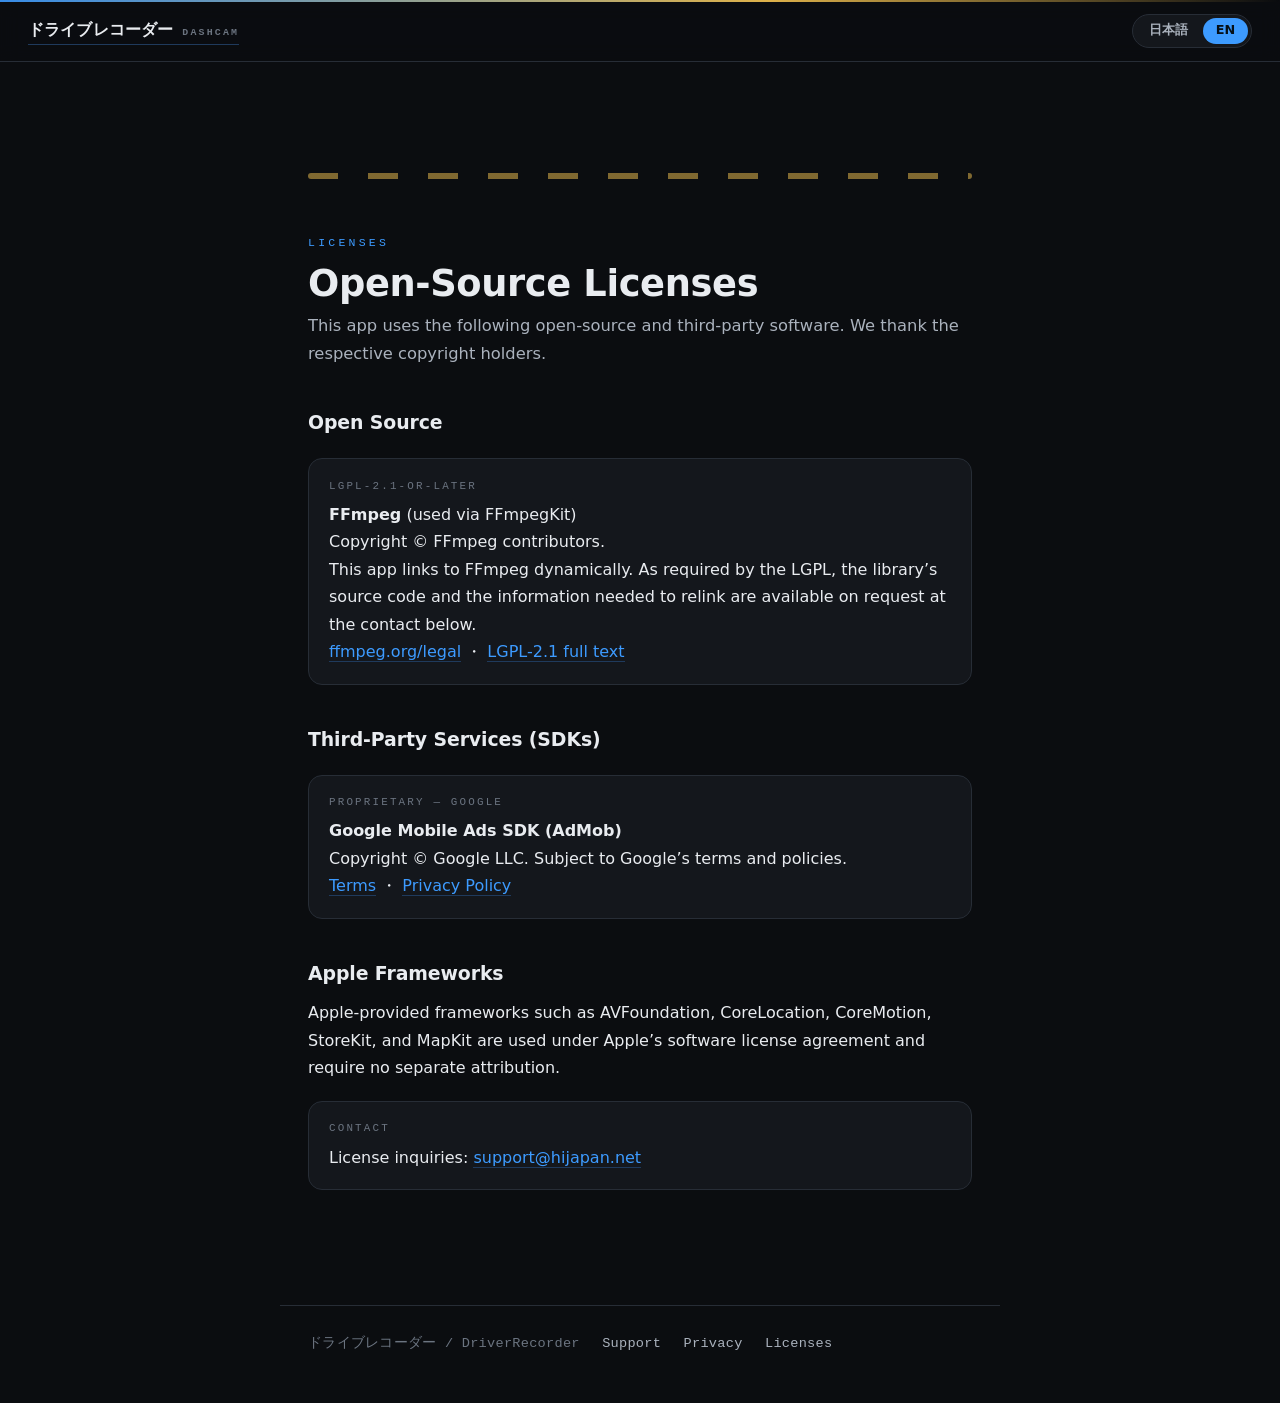
==== licenses/index.html @ 17c724c0 "Add files via upload" ====
<!DOCTYPE html>
<html lang="ja" class="no-js">
<head>
<meta charset="utf-8">
<meta name="viewport" content="width=device-width, initial-scale=1">
<title>ドライブレコーダー ライセンス / DriverRecorder Licenses</title>
<meta name="description" content="ドライブレコーダーアプリが利用するオープンソース・第三者ソフトウェアのライセンス表記。">
<link rel="stylesheet" href="/style.css">
<script>document.documentElement.classList.remove('no-js');</script>
</head>
<body data-lang="ja">

<header class="bar">
  <a class="brand" href="/">ドライブレコーダー <span class="tag">Dashcam</span></a>
  <div class="lang-toggle" role="group" aria-label="Language / 言語">
    <button type="button" data-lang="ja" class="is-active">日本語</button>
    <button type="button" data-lang="en">EN</button>
  </div>
</header>

<main>
  <!-- ===================== 日本語 ===================== -->
  <section class="ja">
    <p class="eyebrow">Licenses</p>
    <h1>ライセンス表記</h1>
    <p class="lead">本アプリは、以下のオープンソースおよび第三者ソフトウェアを利用しています。各著作権者に感謝します。</p>

    <h2 class="plain">オープンソース</h2>

    <div class="card">
      <span class="label">LGPL-2.1-or-later</span>
      <p style="margin:0"><strong>FFmpeg</strong>（FFmpegKit 経由で利用）<br>
      Copyright © FFmpeg contributors.<br>
      本アプリは FFmpeg を動的に利用しています。LGPL の定めにより、ライブラリのソースコードおよび再リンクに必要な情報は、下記のお問い合わせ先にご請求いただけます。<br>
      <a href="https://www.ffmpeg.org/legal.html">ffmpeg.org/legal</a> ・ <a href="https://www.gnu.org/licenses/old-licenses/lgpl-2.1.html">LGPL-2.1 全文</a></p>
    </div>

    <h2 class="plain">第三者サービス（SDK）</h2>

    <div class="card">
      <span class="label">Proprietary — Google</span>
      <p style="margin:0"><strong>Google Mobile Ads SDK（AdMob）</strong><br>
      Copyright © Google LLC. Google の利用規約・ポリシーに従います。<br>
      <a href="https://developers.google.com/admob/ios/license">利用規約</a> ・ <a href="https://policies.google.com/privacy">プライバシーポリシー</a></p>
    </div>

    <!-- 追加ライブラリはこのカードを複製して記入してください
    <div class="card">
      <span class="label">MIT</span>
      <p style="margin:0"><strong>ライブラリ名</strong><br>Copyright © 著作権者<br><a href="URL">ライセンス全文</a></p>
    </div>
    -->

    <h2 class="plain">Apple フレームワーク</h2>
    <p>AVFoundation・CoreLocation・CoreMotion・StoreKit・MapKit など Apple 提供のフレームワークは、Apple のソフトウェア使用許諾契約に基づいて利用しており、個別の表記は不要です。</p>

    <div class="card">
      <span class="label">Contact</span>
      <p style="margin:0">ライセンスに関するお問い合わせ：<a href="mailto:support@hijapan.net">support@hijapan.net</a></p>
    </div>
  </section>

  <hr class="lane" aria-hidden="true">

  <!-- ===================== English ===================== -->
  <section class="en">
    <p class="eyebrow">Licenses</p>
    <h1>Open-Source Licenses</h1>
    <p class="lead">This app uses the following open-source and third-party software. We thank the respective copyright holders.</p>

    <h2 class="plain">Open Source</h2>

    <div class="card">
      <span class="label">LGPL-2.1-or-later</span>
      <p style="margin:0"><strong>FFmpeg</strong> (used via FFmpegKit)<br>
      Copyright © FFmpeg contributors.<br>
      This app links to FFmpeg dynamically. As required by the LGPL, the library’s source code and the information needed to relink are available on request at the contact below.<br>
      <a href="https://www.ffmpeg.org/legal.html">ffmpeg.org/legal</a> ・ <a href="https://www.gnu.org/licenses/old-licenses/lgpl-2.1.html">LGPL-2.1 full text</a></p>
    </div>

    <h2 class="plain">Third-Party Services (SDKs)</h2>

    <div class="card">
      <span class="label">Proprietary — Google</span>
      <p style="margin:0"><strong>Google Mobile Ads SDK (AdMob)</strong><br>
      Copyright © Google LLC. Subject to Google’s terms and policies.<br>
      <a href="https://developers.google.com/admob/ios/license">Terms</a> ・ <a href="https://policies.google.com/privacy">Privacy Policy</a></p>
    </div>

    <h2 class="plain">Apple Frameworks</h2>
    <p>Apple-provided frameworks such as AVFoundation, CoreLocation, CoreMotion, StoreKit, and MapKit are used under Apple’s software license agreement and require no separate attribution.</p>

    <div class="card">
      <span class="label">Contact</span>
      <p style="margin:0">License inquiries: <a href="mailto:support@hijapan.net">support@hijapan.net</a></p>
    </div>
  </section>
</main>

<footer>
  <span>ドライブレコーダー / DriverRecorder</span>
  <a href="/">Support</a>
  <a href="/privacy">Privacy</a>
  <a href="/licenses">Licenses</a>
</footer>

<script>
(function () {
  var KEY = 'dr-lang';
  var body = document.body;
  var btns = document.querySelectorAll('.lang-toggle button');
  function set(lang) {
    body.setAttribute('data-lang', lang);
    document.documentElement.setAttribute('lang', lang);
    btns.forEach(function (b) { b.classList.toggle('is-active', b.dataset.lang === lang); });
    try { localStorage.setItem(KEY, lang); } catch (e) {}
  }
  var saved; try { saved = localStorage.getItem(KEY); } catch (e) {}
  if (!saved) saved = (navigator.language || 'ja').toLowerCase().indexOf('ja') === 0 ? 'ja' : 'en';
  set(saved);
  btns.forEach(function (b) { b.addEventListener('click', function () { set(b.dataset.lang); }); });
})();
</script>
</body>
</html>
---- style.css ----
/* ===========================================================
   DriverRecorder — shared site styles
   Identity: dark cockpit instrument panel.
   - near-black panels, app-blue accent, amber road-lane signature
   - monospace for instrument-readout meta/labels/section numbers
   =========================================================== */

:root {
  color-scheme: dark;

  --bg:        #0b0d10;
  --panel:     #14171c;
  --panel-2:   #1a1e25;
  --line:      #272d36;
  --ink:       #e9ecf0;
  --ink-2:     #aab2bd;
  --ink-3:     #6b7480;
  --accent:    #3d9bff;
  --accent-dim:#1f3a5c;
  --lane:      #f5c451;   /* road lane marking */
  --danger:    #ff6b5e;

  --sans: -apple-system, BlinkMacSystemFont, "Hiragino Kaku Gothic ProN",
          "Hiragino Sans", "Segoe UI", system-ui, sans-serif;
  --mono: ui-monospace, "SF Mono", "JetBrains Mono", Menlo, Consolas, monospace;

  --maxw: 720px;
}

* { box-sizing: border-box; }

html { scroll-behavior: smooth; }
@media (prefers-reduced-motion: reduce) {
  html { scroll-behavior: auto; }
  * { animation: none !important; transition: none !important; }
}

body {
  margin: 0;
  background: var(--bg);
  color: var(--ink);
  font-family: var(--sans);
  line-height: 1.72;
  -webkit-font-smoothing: antialiased;
  text-rendering: optimizeLegibility;
}

/* thin instrument accent at the very top */
body::before {
  content: "";
  position: fixed; inset: 0 0 auto 0; height: 2px; z-index: 60;
  background: linear-gradient(90deg, var(--accent) 0%, var(--lane) 60%, transparent 100%);
  opacity: .9;
}

/* ---------- top bar ---------- */
.bar {
  position: sticky; top: 0; z-index: 50;
  display: flex; align-items: center; justify-content: space-between;
  gap: 1rem;
  padding: .85rem clamp(16px, 4vw, 28px);
  background: color-mix(in srgb, var(--bg) 82%, transparent);
  backdrop-filter: saturate(140%) blur(10px);
  -webkit-backdrop-filter: saturate(140%) blur(10px);
  border-bottom: 1px solid var(--line);
}
.brand {
  display: flex; align-items: baseline; gap: .55rem;
  font-weight: 700; letter-spacing: .01em; color: var(--ink);
  text-decoration: none; font-size: 1rem;
}
.brand .tag {
  font-family: var(--mono); font-size: .62rem; letter-spacing: .22em;
  text-transform: uppercase; color: var(--ink-3);
}

/* language toggle = instrument switch */
.lang-toggle {
  display: inline-flex; padding: 3px; gap: 2px;
  border: 1px solid var(--line); border-radius: 999px; background: var(--panel);
}
.lang-toggle button {
  font: 600 .8rem/1 var(--sans);
  color: var(--ink-2); background: transparent; border: 0; cursor: pointer;
  padding: .42rem .8rem; border-radius: 999px;
  transition: background .15s ease, color .15s ease;
}
.lang-toggle button:hover { color: var(--ink); }
.lang-toggle button.is-active { color: #061018; background: var(--accent); }
.lang-toggle button:focus-visible { outline: 2px solid var(--lane); outline-offset: 2px; }

/* ---------- layout ---------- */
main { max-width: var(--maxw); margin: 0 auto; padding: clamp(28px,6vw,56px) clamp(16px,4vw,28px) 96px; }

.eyebrow {
  font-family: var(--mono); font-size: .72rem; letter-spacing: .28em;
  text-transform: uppercase; color: var(--accent); margin: 0 0 .6rem;
}
h1 {
  font-size: clamp(1.7rem, 5vw, 2.3rem); line-height: 1.12;
  letter-spacing: -.01em; margin: 0 0 .5rem; font-weight: 800;
}
.meta {
  font-family: var(--mono); font-size: .8rem; color: var(--ink-3);
  margin: 0 0 1.6rem; letter-spacing: .02em;
}
.lead { color: var(--ink-2); font-size: 1.02rem; margin: 0 0 2.4rem; }

h2 {
  display: flex; align-items: baseline; gap: .65rem;
  font-size: 1.18rem; font-weight: 700; letter-spacing: -.005em;
  margin: 2.4rem 0 .6rem; padding-top: 1.4rem; border-top: 1px solid var(--line);
}
h2 .num {
  font-family: var(--mono); font-size: .82rem; color: var(--accent);
  font-weight: 600; letter-spacing: .04em; flex: 0 0 auto;
}
h2.plain { border-top: 0; padding-top: 0; }

p  { margin: .55rem 0 1rem; color: var(--ink); }
ul { padding-left: 1.15rem; margin: .55rem 0 1.1rem; }
li { margin: .3rem 0; color: var(--ink); }
li strong { color: var(--ink); }
a { color: var(--accent); text-decoration: none; border-bottom: 1px solid var(--accent-dim); }
a:hover { border-bottom-color: var(--accent); }
a:focus-visible { outline: 2px solid var(--lane); outline-offset: 2px; border-radius: 2px; }

/* contact / callout card */
.card {
  background: var(--panel); border: 1px solid var(--line); border-radius: 14px;
  padding: 1.1rem 1.25rem; margin: 1.2rem 0;
}
.card .label {
  font-family: var(--mono); font-size: .68rem; letter-spacing: .2em;
  text-transform: uppercase; color: var(--ink-3); display: block; margin-bottom: .35rem;
}
.card.warn { border-color: color-mix(in srgb, var(--lane) 45%, var(--line)); }

/* FAQ */
.faq { display: grid; gap: .55rem; margin: .4rem 0 1.4rem; }
.faq details {
  background: var(--panel); border: 1px solid var(--line); border-radius: 12px;
  padding: .15rem .25rem; overflow: clip;
}
.faq summary {
  cursor: pointer; list-style: none; padding: .9rem 1rem; font-weight: 650;
  display: flex; align-items: center; gap: .7rem; color: var(--ink);
}
.faq summary::-webkit-details-marker { display: none; }
.faq summary::before {
  content: "+"; font-family: var(--mono); color: var(--accent);
  font-size: 1.1rem; line-height: 1; transition: transform .18s ease; flex: 0 0 auto;
}
.faq details[open] summary::before { content: "\2212"; } /* minus */
.faq .body { padding: 0 1rem 1rem 2.4rem; color: var(--ink-2); }

/* road-lane divider (signature) */
.lane {
  height: 6px; border: 0; border-radius: 3px; margin: 3.4rem 0;
  background: repeating-linear-gradient(90deg,
    var(--lane) 0 30px, transparent 30px 60px);
  opacity: .5;
}

/* footer */
footer {
  max-width: var(--maxw); margin: 0 auto; padding: 1.6rem clamp(16px,4vw,28px) 3rem;
  border-top: 1px solid var(--line);
  display: flex; flex-wrap: wrap; gap: .4rem 1.4rem; align-items: center;
  font-size: .85rem; color: var(--ink-3); font-family: var(--mono); letter-spacing: .02em;
}
footer a { border-bottom: 0; color: var(--ink-2); }
footer a:hover { color: var(--accent); }

/* fallback: no JS -> show both languages */
.en { display: none; }
body[data-lang="en"] .ja { display: none; }
body[data-lang="en"] .en { display: revert; }
.no-js .en { display: revert; }
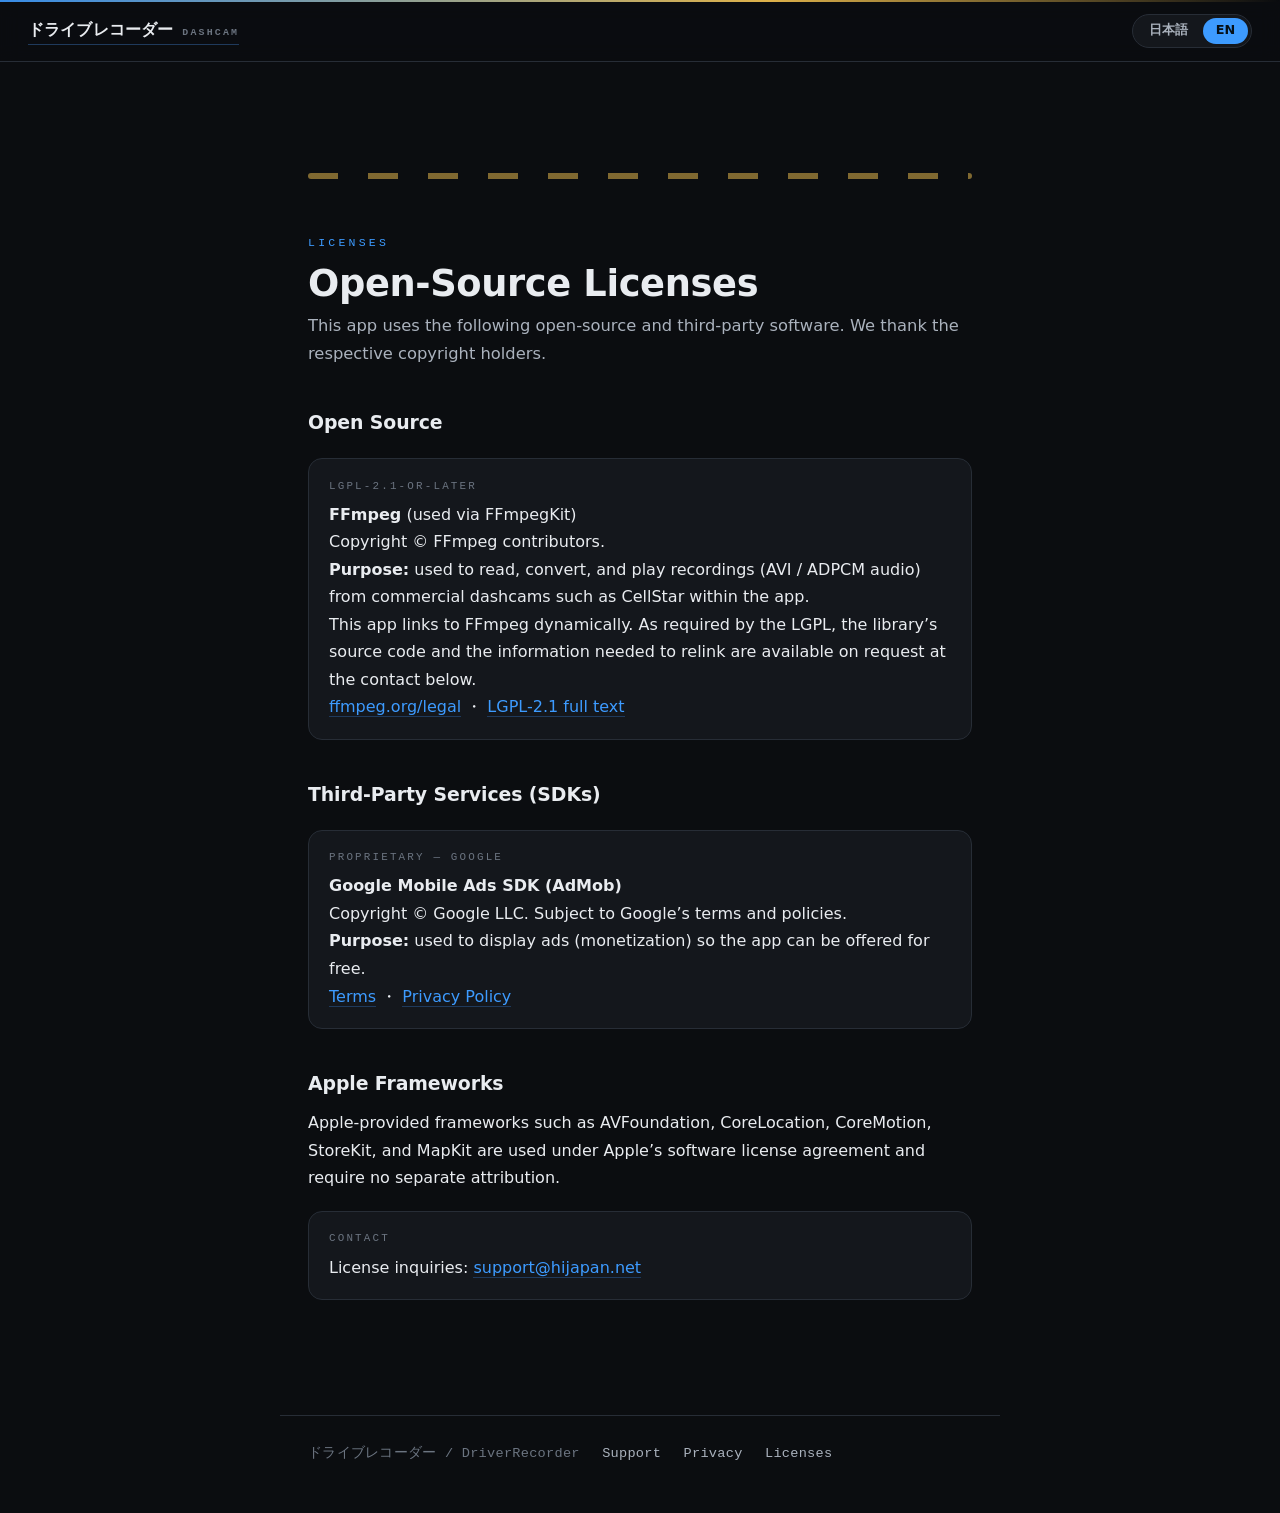
==== commit a56dbab6: "index.html を更新" ====
--- a/licenses/index.html
+++ b/licenses/index.html
@@ -31,6 +31,7 @@
       <span class="label">LGPL-2.1-or-later</span>
       <p style="margin:0"><strong>FFmpeg</strong>（FFmpegKit 経由で利用）<br>
       Copyright © FFmpeg contributors.<br>
+      <strong>使用目的：</strong>市販ドライブレコーダー（CellStar 等）の録画ファイル（AVI／ADPCM 音声）をアプリ内で読み込み・変換・再生するために使用しています。<br>
       本アプリは FFmpeg を動的に利用しています。LGPL の定めにより、ライブラリのソースコードおよび再リンクに必要な情報は、下記のお問い合わせ先にご請求いただけます。<br>
       <a href="https://www.ffmpeg.org/legal.html">ffmpeg.org/legal</a> ・ <a href="https://www.gnu.org/licenses/old-licenses/lgpl-2.1.html">LGPL-2.1 全文</a></p>
     </div>
@@ -41,7 +42,8 @@
       <span class="label">Proprietary — Google</span>
       <p style="margin:0"><strong>Google Mobile Ads SDK（AdMob）</strong><br>
       Copyright © Google LLC. Google の利用規約・ポリシーに従います。<br>
-      <a href="https://developers.google.com/admob/ios/license">利用規約</a> ・ <a href="https://policies.google.com/privacy">プライバシーポリシー</a></p>
+      <strong>使用目的：</strong>本アプリを無料で提供するため、広告の表示（収益化）に使用しています。<br>
+      <a href="https://developers.google.com/admob/ios/terms">利用規約</a> ・ <a href="https://policies.google.com/privacy">プライバシーポリシー</a></p>
     </div>
 
     <!-- 追加ライブラリはこのカードを複製して記入してください
@@ -74,6 +76,7 @@
       <span class="label">LGPL-2.1-or-later</span>
       <p style="margin:0"><strong>FFmpeg</strong> (used via FFmpegKit)<br>
       Copyright © FFmpeg contributors.<br>
+      <strong>Purpose:</strong> used to read, convert, and play recordings (AVI / ADPCM audio) from commercial dashcams such as CellStar within the app.<br>
       This app links to FFmpeg dynamically. As required by the LGPL, the library’s source code and the information needed to relink are available on request at the contact below.<br>
       <a href="https://www.ffmpeg.org/legal.html">ffmpeg.org/legal</a> ・ <a href="https://www.gnu.org/licenses/old-licenses/lgpl-2.1.html">LGPL-2.1 full text</a></p>
     </div>
@@ -84,7 +87,8 @@
       <span class="label">Proprietary — Google</span>
       <p style="margin:0"><strong>Google Mobile Ads SDK (AdMob)</strong><br>
       Copyright © Google LLC. Subject to Google’s terms and policies.<br>
-      <a href="https://developers.google.com/admob/ios/license">Terms</a> ・ <a href="https://policies.google.com/privacy">Privacy Policy</a></p>
+      <strong>Purpose:</strong> used to display ads (monetization) so the app can be offered for free.<br>
+      <a href="https://developers.google.com/admob/ios/terms">Terms</a> ・ <a href="https://policies.google.com/privacy">Privacy Policy</a></p>
     </div>
 
     <h2 class="plain">Apple Frameworks</h2>
@@ -119,7 +123,13 @@
   if (!saved) saved = (navigator.language || 'ja').toLowerCase().indexOf('ja') === 0 ? 'ja' : 'en';
   set(saved);
   btns.forEach(function (b) { b.addEventListener('click', function () { set(b.dataset.lang); }); });
+
+  // Open external links in a new tab (internal links stay in the same tab)
+  document.querySelectorAll('a[href^="http"]').forEach(function (a) {
+    a.target = '_blank';
+    a.rel = 'noopener noreferrer';
+  });
 })();
 </script>
 </body>
-</html>
+</html>
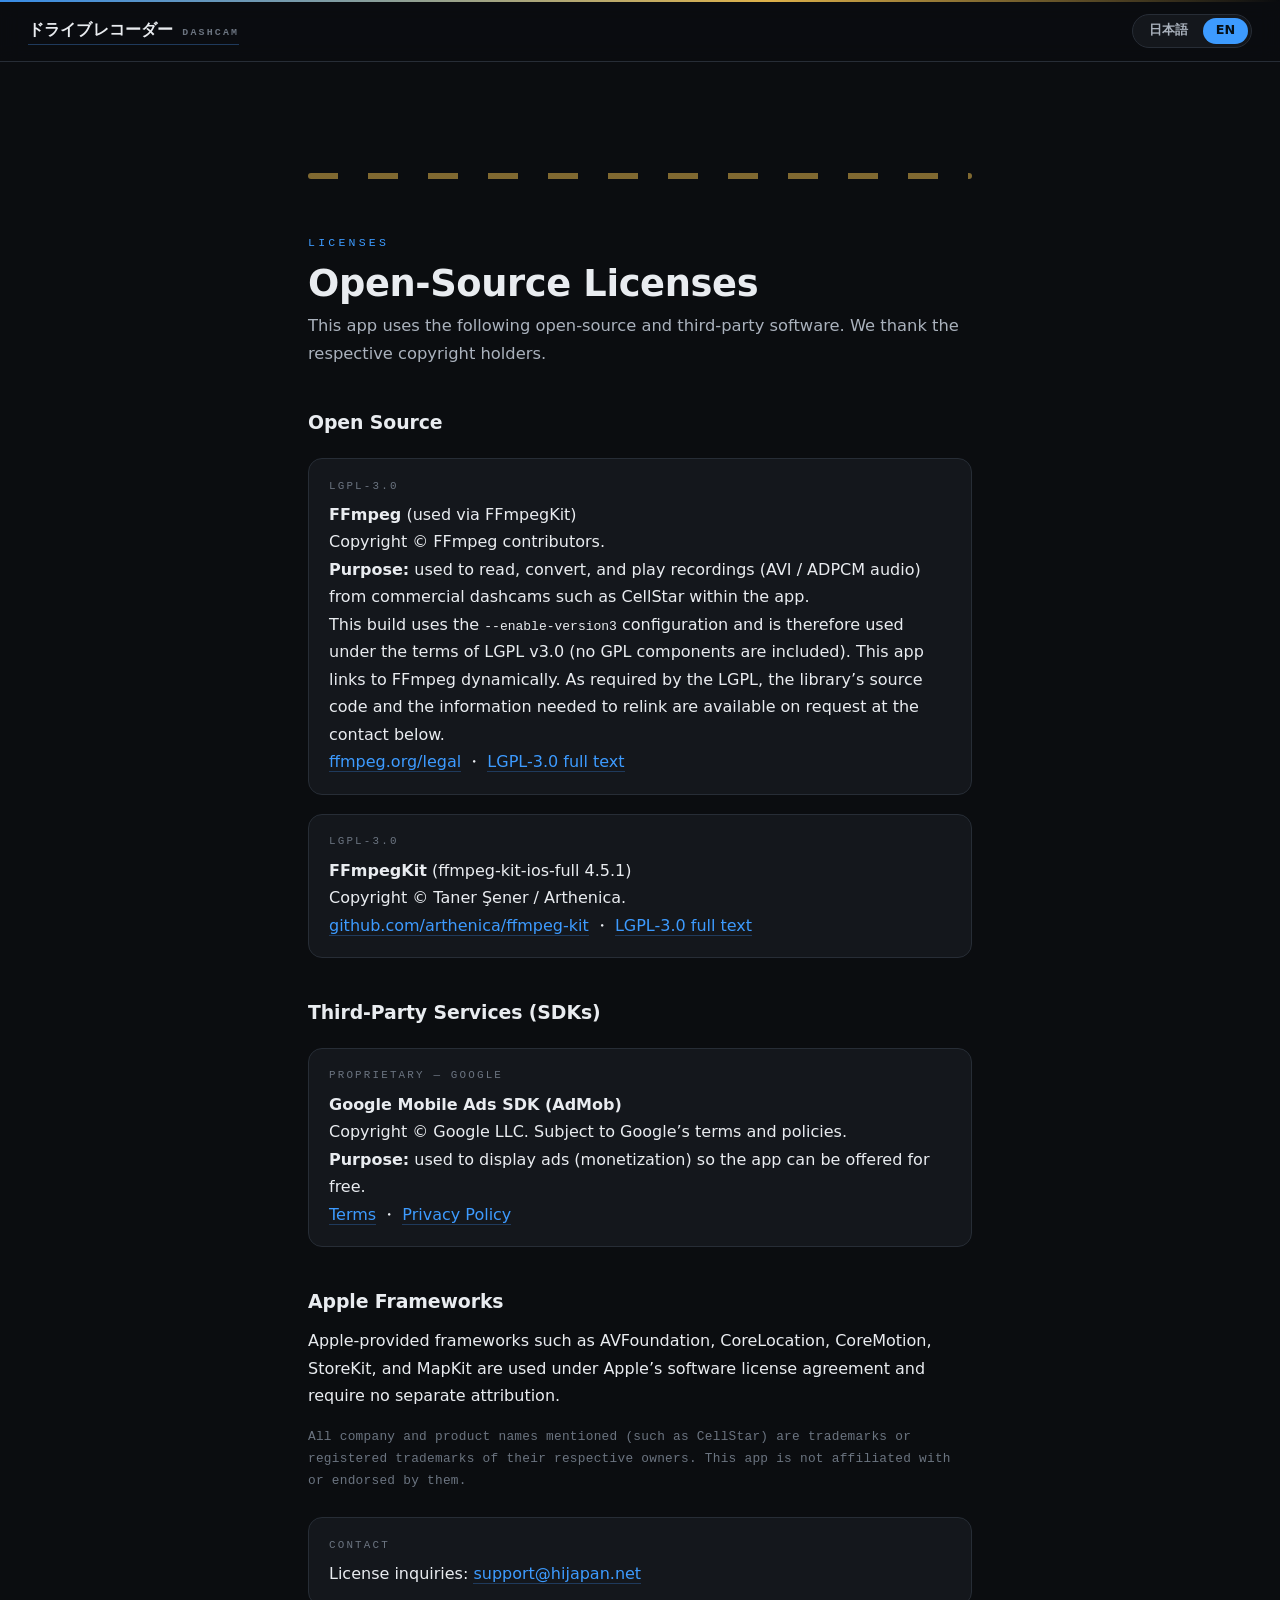
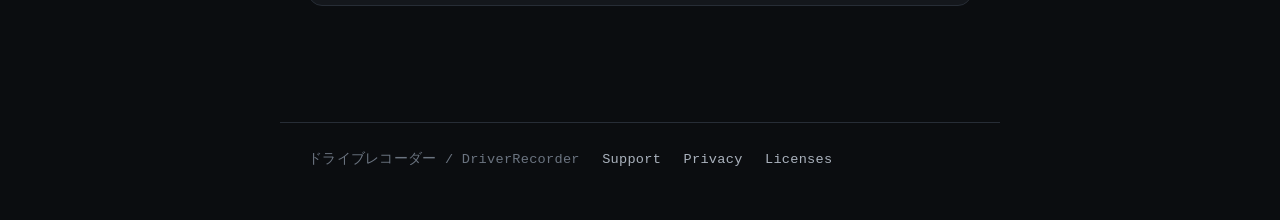
==== commit f4a21c12: "Update index.html" ====
--- a/licenses/index.html
+++ b/licenses/index.html
@@ -28,12 +28,19 @@
     <h2 class="plain">オープンソース</h2>
 
     <div class="card">
-      <span class="label">LGPL-2.1-or-later</span>
+      <span class="label">LGPL-3.0</span>
       <p style="margin:0"><strong>FFmpeg</strong>（FFmpegKit 経由で利用）<br>
       Copyright © FFmpeg contributors.<br>
       <strong>使用目的：</strong>市販ドライブレコーダー（CellStar 等）の録画ファイル（AVI／ADPCM 音声）をアプリ内で読み込み・変換・再生するために使用しています。<br>
-      本アプリは FFmpeg を動的に利用しています。LGPL の定めにより、ライブラリのソースコードおよび再リンクに必要な情報は、下記のお問い合わせ先にご請求いただけます。<br>
-      <a href="https://www.ffmpeg.org/legal.html">ffmpeg.org/legal</a> ・ <a href="https://www.gnu.org/licenses/old-licenses/lgpl-2.1.html">LGPL-2.1 全文</a></p>
+      本ビルドは <code>--enable-version3</code> 構成のため、LGPL v3.0 の条件で利用しています（GPL 構成要素は含みません）。本アプリは FFmpeg を動的に利用しており、LGPL の定めにより、ライブラリのソースコードおよび再リンクに必要な情報は、下記のお問い合わせ先にご請求いただけます。<br>
+      <a href="https://www.ffmpeg.org/legal.html">ffmpeg.org/legal</a> ・ <a href="https://www.gnu.org/licenses/lgpl-3.0.html">LGPL-3.0 全文</a></p>
+    </div>
+
+    <div class="card">
+      <span class="label">LGPL-3.0</span>
+      <p style="margin:0"><strong>FFmpegKit</strong>（ffmpeg-kit-ios-full 4.5.1）<br>
+      Copyright © Taner Şener / Arthenica.<br>
+      <a href="https://github.com/arthenica/ffmpeg-kit">github.com/arthenica/ffmpeg-kit</a> ・ <a href="https://www.gnu.org/licenses/lgpl-3.0.html">LGPL-3.0 全文</a></p>
     </div>
 
     <h2 class="plain">第三者サービス（SDK）</h2>
@@ -56,6 +63,8 @@
     <h2 class="plain">Apple フレームワーク</h2>
     <p>AVFoundation・CoreLocation・CoreMotion・StoreKit・MapKit など Apple 提供のフレームワークは、Apple のソフトウェア使用許諾契約に基づいて利用しており、個別の表記は不要です。</p>
 
+    <p class="meta">記載されている会社名・製品名（CellStar 等）は、各社の商標または登録商標です。本アプリは各社と提携・承認関係にはありません。</p>
+
     <div class="card">
       <span class="label">Contact</span>
       <p style="margin:0">ライセンスに関するお問い合わせ：<a href="mailto:support@hijapan.net">support@hijapan.net</a></p>
@@ -73,12 +82,19 @@
     <h2 class="plain">Open Source</h2>
 
     <div class="card">
-      <span class="label">LGPL-2.1-or-later</span>
+      <span class="label">LGPL-3.0</span>
       <p style="margin:0"><strong>FFmpeg</strong> (used via FFmpegKit)<br>
       Copyright © FFmpeg contributors.<br>
       <strong>Purpose:</strong> used to read, convert, and play recordings (AVI / ADPCM audio) from commercial dashcams such as CellStar within the app.<br>
-      This app links to FFmpeg dynamically. As required by the LGPL, the library’s source code and the information needed to relink are available on request at the contact below.<br>
-      <a href="https://www.ffmpeg.org/legal.html">ffmpeg.org/legal</a> ・ <a href="https://www.gnu.org/licenses/old-licenses/lgpl-2.1.html">LGPL-2.1 full text</a></p>
+      This build uses the <code>--enable-version3</code> configuration and is therefore used under the terms of LGPL v3.0 (no GPL components are included). This app links to FFmpeg dynamically. As required by the LGPL, the library’s source code and the information needed to relink are available on request at the contact below.<br>
+      <a href="https://www.ffmpeg.org/legal.html">ffmpeg.org/legal</a> ・ <a href="https://www.gnu.org/licenses/lgpl-3.0.html">LGPL-3.0 full text</a></p>
+    </div>
+
+    <div class="card">
+      <span class="label">LGPL-3.0</span>
+      <p style="margin:0"><strong>FFmpegKit</strong> (ffmpeg-kit-ios-full 4.5.1)<br>
+      Copyright © Taner Şener / Arthenica.<br>
+      <a href="https://github.com/arthenica/ffmpeg-kit">github.com/arthenica/ffmpeg-kit</a> ・ <a href="https://www.gnu.org/licenses/lgpl-3.0.html">LGPL-3.0 full text</a></p>
     </div>
 
     <h2 class="plain">Third-Party Services (SDKs)</h2>
@@ -93,6 +109,8 @@
 
     <h2 class="plain">Apple Frameworks</h2>
     <p>Apple-provided frameworks such as AVFoundation, CoreLocation, CoreMotion, StoreKit, and MapKit are used under Apple’s software license agreement and require no separate attribution.</p>
+
+    <p class="meta">All company and product names mentioned (such as CellStar) are trademarks or registered trademarks of their respective owners. This app is not affiliated with or endorsed by them.</p>
 
     <div class="card">
       <span class="label">Contact</span>
@@ -132,4 +150,4 @@
 })();
 </script>
 </body>
-</html>+</html>
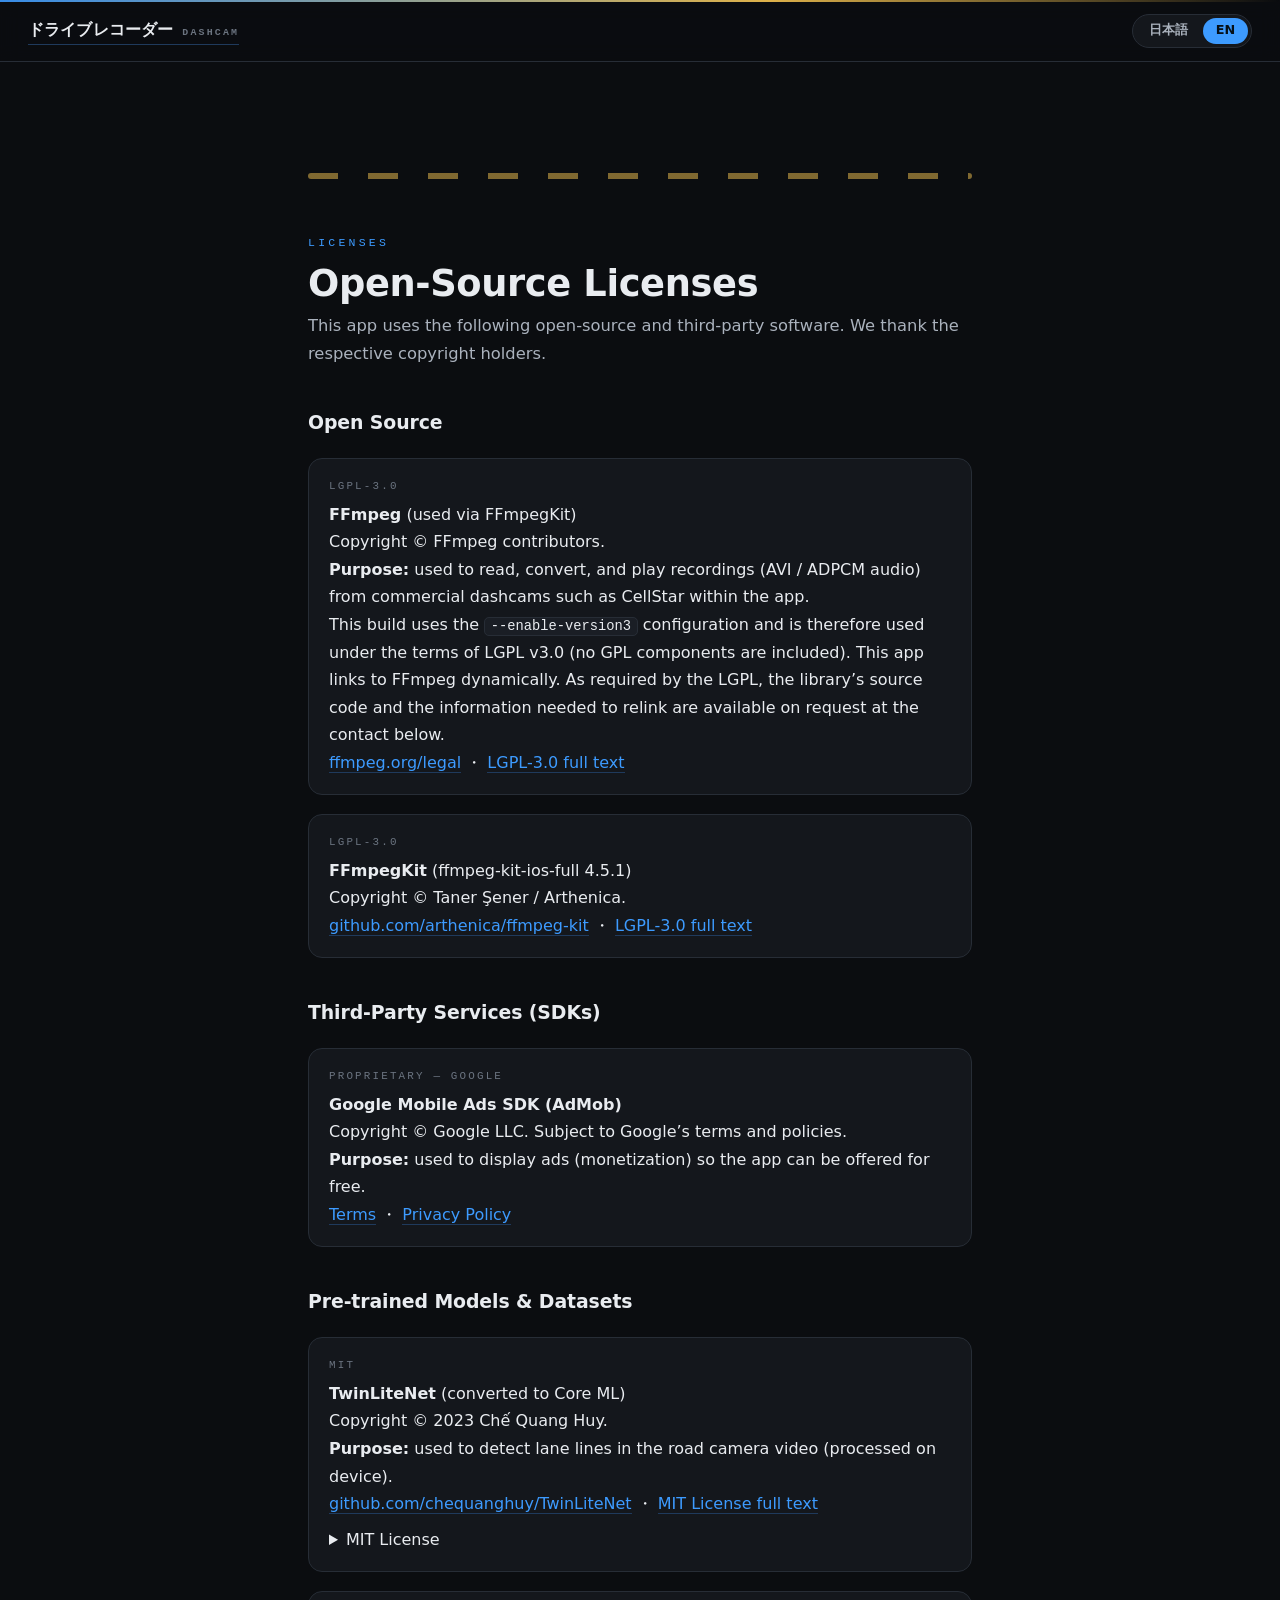
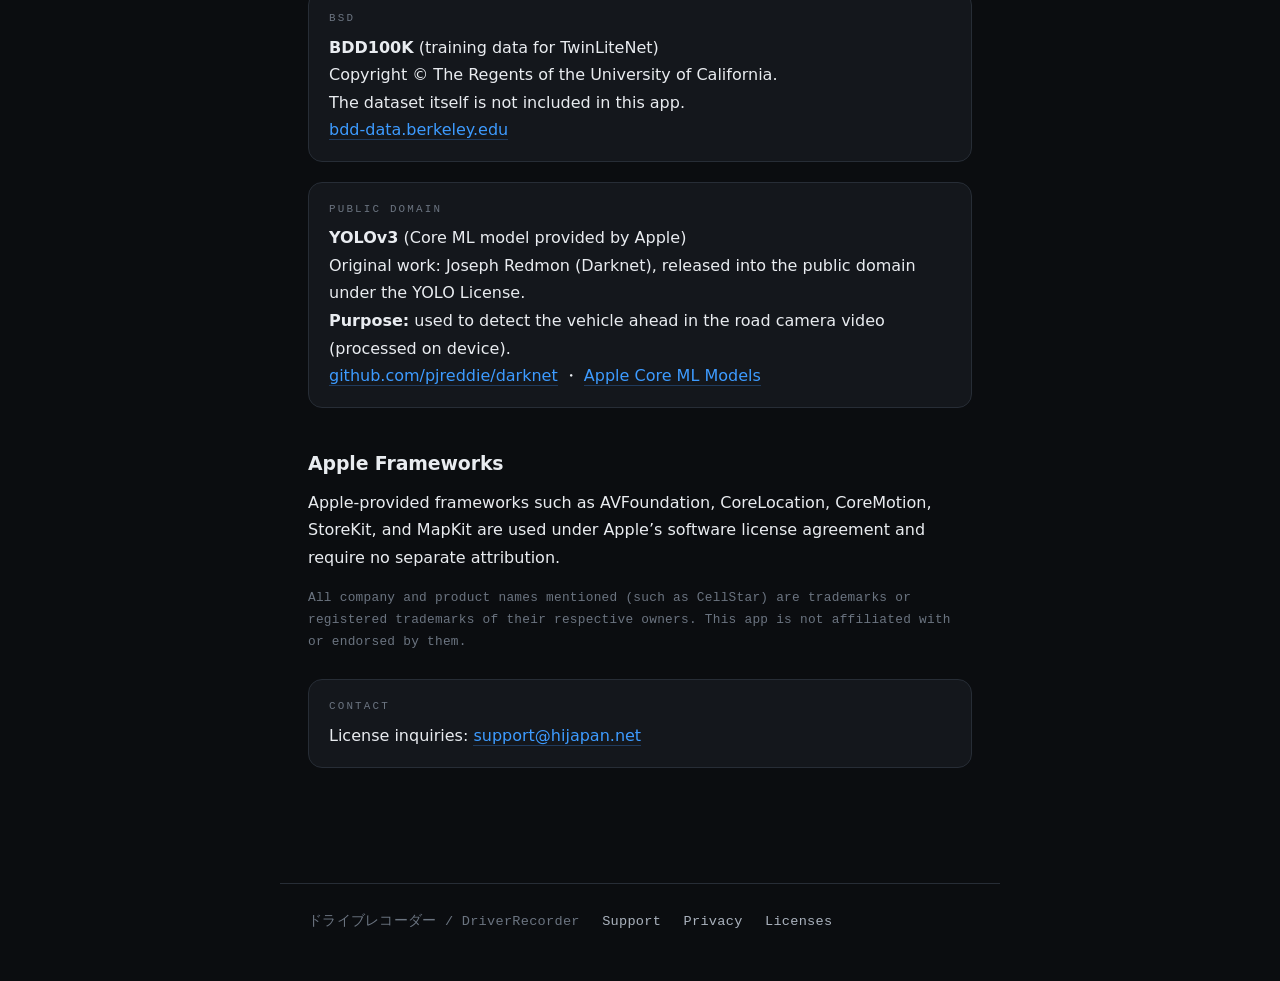
==== commit 2edd6826: "Add files via upload" ====
--- a/licenses/index.html
+++ b/licenses/index.html
@@ -60,6 +60,39 @@
     </div>
     -->
 
+    <h2 class="plain">学習済みモデル・データセット</h2>
+
+    <div class="card">
+      <span class="label">MIT</span>
+      <p style="margin:0"><strong>TwinLiteNet</strong>（Core ML に変換して利用）<br>
+      Copyright © 2023 Chế Quang Huy.<br>
+      <strong>使用目的：</strong>道路側カメラの映像から車線を検知するために使用しています（端末内で処理）。<br>
+      <a href="https://github.com/chequanghuy/TwinLiteNet">github.com/chequanghuy/TwinLiteNet</a> ・ <a href="https://github.com/chequanghuy/TwinLiteNet/blob/main/LICENSE">MIT License 全文</a></p>
+      <details style="margin-top:8px"><summary>MIT License</summary><pre style="white-space:pre-wrap;font-size:12px">Copyright (c) 2023 Chế Quang Huy
+
+Permission is hereby granted, free of charge, to any person obtaining a copy of this software and associated documentation files (the "Software"), to deal in the Software without restriction, including without limitation the rights to use, copy, modify, merge, publish, distribute, sublicense, and/or sell copies of the Software, and to permit persons to whom the Software is furnished to do so, subject to the following conditions:
+
+The above copyright notice and this permission notice shall be included in all copies or substantial portions of the Software.
+
+THE SOFTWARE IS PROVIDED "AS IS", WITHOUT WARRANTY OF ANY KIND, EXPRESS OR IMPLIED, INCLUDING BUT NOT LIMITED TO THE WARRANTIES OF MERCHANTABILITY, FITNESS FOR A PARTICULAR PURPOSE AND NONINFRINGEMENT. IN NO EVENT SHALL THE AUTHORS OR COPYRIGHT HOLDERS BE LIABLE FOR ANY CLAIM, DAMAGES OR OTHER LIABILITY, WHETHER IN AN ACTION OF CONTRACT, TORT OR OTHERWISE, ARISING FROM, OUT OF OR IN CONNECTION WITH THE SOFTWARE OR THE USE OR OTHER DEALINGS IN THE SOFTWARE.</pre></details>
+    </div>
+
+    <div class="card">
+      <span class="label">BSD</span>
+      <p style="margin:0"><strong>BDD100K</strong>（TwinLiteNet の学習データ）<br>
+      Copyright © The Regents of the University of California.<br>
+      本アプリにデータセット自体は含まれていません。<br>
+      <a href="https://bdd-data.berkeley.edu">bdd-data.berkeley.edu</a></p>
+    </div>
+
+    <div class="card">
+      <span class="label">Public Domain</span>
+      <p style="margin:0"><strong>YOLOv3</strong>（Apple 提供の Core ML モデル）<br>
+      原著：Joseph Redmon（Darknet）。YOLO License により、パブリックドメインとして公開されています。<br>
+      <strong>使用目的：</strong>道路側カメラの映像から前方の車両を検知するために使用しています（端末内で処理）。<br>
+      <a href="https://github.com/pjreddie/darknet">github.com/pjreddie/darknet</a> ・ <a href="https://developer.apple.com/machine-learning/models/">Apple Core ML Models</a></p>
+    </div>
+
     <h2 class="plain">Apple フレームワーク</h2>
     <p>AVFoundation・CoreLocation・CoreMotion・StoreKit・MapKit など Apple 提供のフレームワークは、Apple のソフトウェア使用許諾契約に基づいて利用しており、個別の表記は不要です。</p>
 
@@ -105,6 +138,39 @@
       Copyright © Google LLC. Subject to Google’s terms and policies.<br>
       <strong>Purpose:</strong> used to display ads (monetization) so the app can be offered for free.<br>
       <a href="https://developers.google.com/admob/ios/terms">Terms</a> ・ <a href="https://policies.google.com/privacy">Privacy Policy</a></p>
+    </div>
+
+    <h2 class="plain">Pre-trained Models &amp; Datasets</h2>
+
+    <div class="card">
+      <span class="label">MIT</span>
+      <p style="margin:0"><strong>TwinLiteNet</strong> (converted to Core ML)<br>
+      Copyright © 2023 Chế Quang Huy.<br>
+      <strong>Purpose:</strong> used to detect lane lines in the road camera video (processed on device).<br>
+      <a href="https://github.com/chequanghuy/TwinLiteNet">github.com/chequanghuy/TwinLiteNet</a> ・ <a href="https://github.com/chequanghuy/TwinLiteNet/blob/main/LICENSE">MIT License full text</a></p>
+      <details style="margin-top:8px"><summary>MIT License</summary><pre style="white-space:pre-wrap;font-size:12px">Copyright (c) 2023 Chế Quang Huy
+
+Permission is hereby granted, free of charge, to any person obtaining a copy of this software and associated documentation files (the "Software"), to deal in the Software without restriction, including without limitation the rights to use, copy, modify, merge, publish, distribute, sublicense, and/or sell copies of the Software, and to permit persons to whom the Software is furnished to do so, subject to the following conditions:
+
+The above copyright notice and this permission notice shall be included in all copies or substantial portions of the Software.
+
+THE SOFTWARE IS PROVIDED "AS IS", WITHOUT WARRANTY OF ANY KIND, EXPRESS OR IMPLIED, INCLUDING BUT NOT LIMITED TO THE WARRANTIES OF MERCHANTABILITY, FITNESS FOR A PARTICULAR PURPOSE AND NONINFRINGEMENT. IN NO EVENT SHALL THE AUTHORS OR COPYRIGHT HOLDERS BE LIABLE FOR ANY CLAIM, DAMAGES OR OTHER LIABILITY, WHETHER IN AN ACTION OF CONTRACT, TORT OR OTHERWISE, ARISING FROM, OUT OF OR IN CONNECTION WITH THE SOFTWARE OR THE USE OR OTHER DEALINGS IN THE SOFTWARE.</pre></details>
+    </div>
+
+    <div class="card">
+      <span class="label">BSD</span>
+      <p style="margin:0"><strong>BDD100K</strong> (training data for TwinLiteNet)<br>
+      Copyright © The Regents of the University of California.<br>
+      The dataset itself is not included in this app.<br>
+      <a href="https://bdd-data.berkeley.edu">bdd-data.berkeley.edu</a></p>
+    </div>
+
+    <div class="card">
+      <span class="label">Public Domain</span>
+      <p style="margin:0"><strong>YOLOv3</strong> (Core ML model provided by Apple)<br>
+      Original work: Joseph Redmon (Darknet), released into the public domain under the YOLO License.<br>
+      <strong>Purpose:</strong> used to detect the vehicle ahead in the road camera video (processed on device).<br>
+      <a href="https://github.com/pjreddie/darknet">github.com/pjreddie/darknet</a> ・ <a href="https://developer.apple.com/machine-learning/models/">Apple Core ML Models</a></p>
     </div>
 
     <h2 class="plain">Apple Frameworks</h2>
--- a/style.css
+++ b/style.css
@@ -1,5 +1,5 @@
 /* ===========================================================
-   DriverRecorder — shared site styles
+   DriverRecorder 窶� shared site styles
    Identity: dark cockpit instrument panel.
    - near-black panels, app-blue accent, amber road-lane signature
    - monospace for instrument-readout meta/labels/section numbers
@@ -59,6 +59,7 @@
   display: flex; align-items: center; justify-content: space-between;
   gap: 1rem;
   padding: .85rem clamp(16px, 4vw, 28px);
+  background: rgba(11, 13, 16, .82); /* fallback for browsers without color-mix */
   background: color-mix(in srgb, var(--bg) 82%, transparent);
   backdrop-filter: saturate(140%) blur(10px);
   -webkit-backdrop-filter: saturate(140%) blur(10px);
@@ -125,6 +126,16 @@
 a:hover { border-bottom-color: var(--accent); }
 a:focus-visible { outline: 2px solid var(--lane); outline-offset: 2px; border-radius: 2px; }
 
+/* inline code (instrument readout) */
+code {
+  font-family: var(--mono);
+  font-size: .86em;
+  background: var(--panel-2);
+  border: 1px solid var(--line);
+  border-radius: 5px;
+  padding: .1em .4em;
+}
+
 /* contact / callout card */
 .card {
   background: var(--panel); border: 1px solid var(--line); border-radius: 14px;
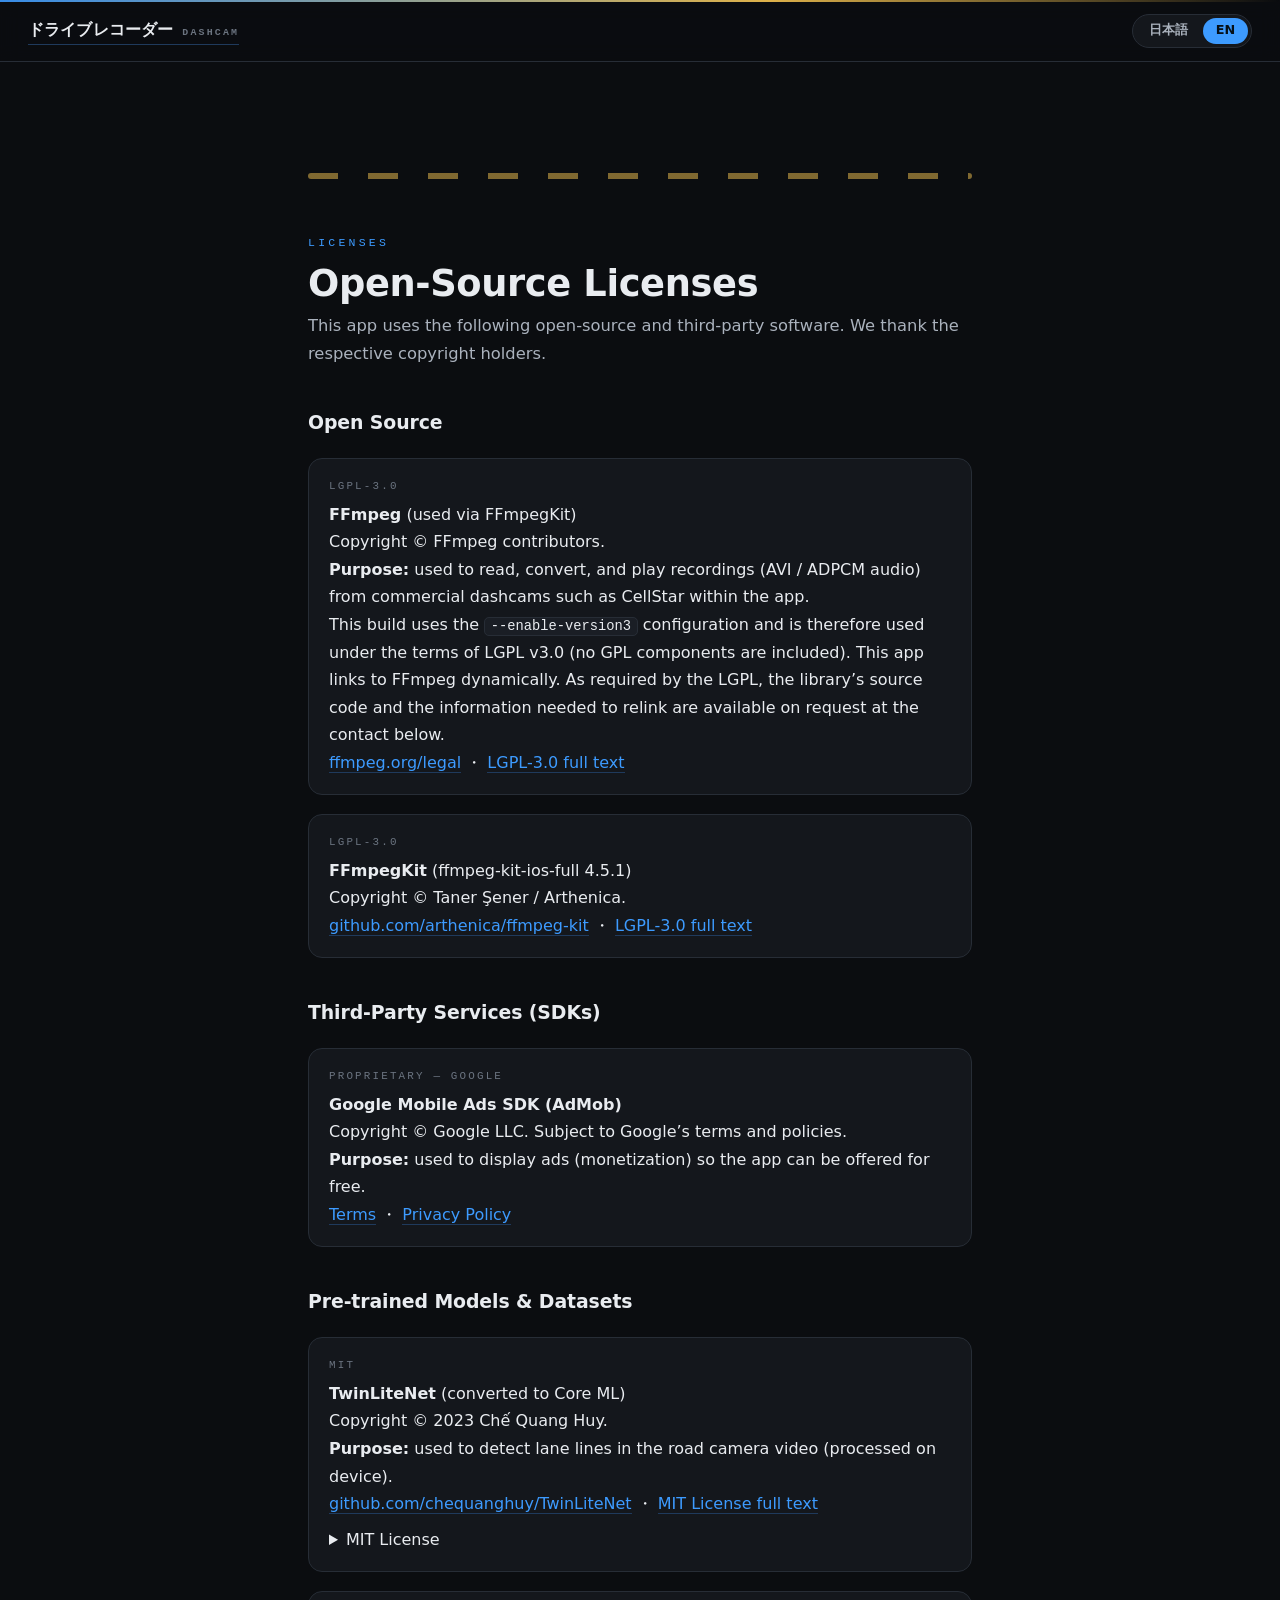
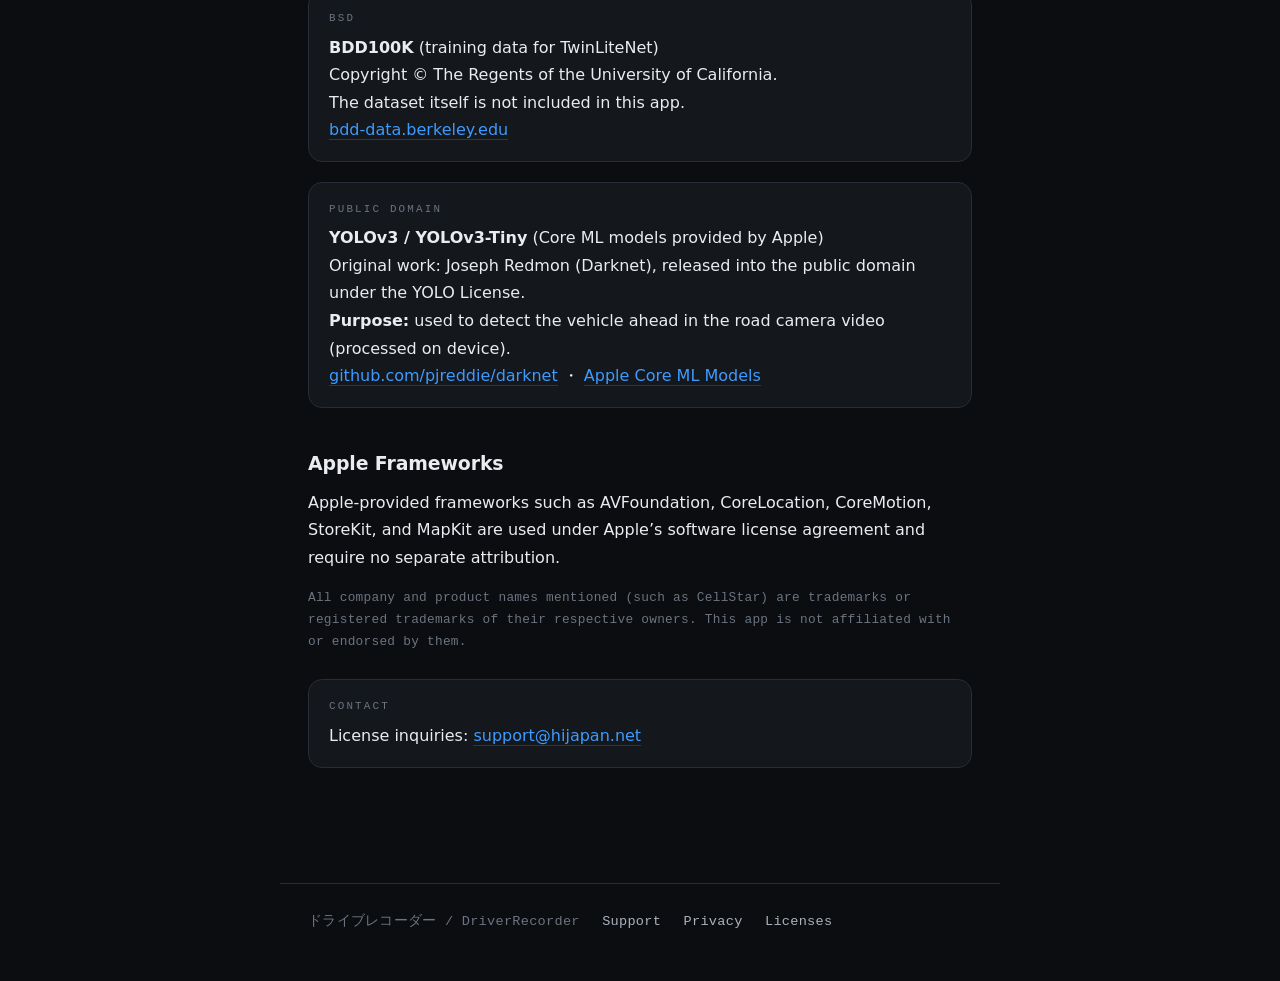
==== commit 4080b3fc: "Add files via upload" ====
--- a/licenses/index.html
+++ b/licenses/index.html
@@ -87,7 +87,7 @@
 
     <div class="card">
       <span class="label">Public Domain</span>
-      <p style="margin:0"><strong>YOLOv3</strong>（Apple 提供の Core ML モデル）<br>
+      <p style="margin:0"><strong>YOLOv3 / YOLOv3-Tiny</strong>（Apple 提供の Core ML モデル）<br>
       原著：Joseph Redmon（Darknet）。YOLO License により、パブリックドメインとして公開されています。<br>
       <strong>使用目的：</strong>道路側カメラの映像から前方の車両を検知するために使用しています（端末内で処理）。<br>
       <a href="https://github.com/pjreddie/darknet">github.com/pjreddie/darknet</a> ・ <a href="https://developer.apple.com/machine-learning/models/">Apple Core ML Models</a></p>
@@ -167,7 +167,7 @@
 
     <div class="card">
       <span class="label">Public Domain</span>
-      <p style="margin:0"><strong>YOLOv3</strong> (Core ML model provided by Apple)<br>
+      <p style="margin:0"><strong>YOLOv3 / YOLOv3-Tiny</strong> (Core ML models provided by Apple)<br>
       Original work: Joseph Redmon (Darknet), released into the public domain under the YOLO License.<br>
       <strong>Purpose:</strong> used to detect the vehicle ahead in the road camera video (processed on device).<br>
       <a href="https://github.com/pjreddie/darknet">github.com/pjreddie/darknet</a> ・ <a href="https://developer.apple.com/machine-learning/models/">Apple Core ML Models</a></p>
